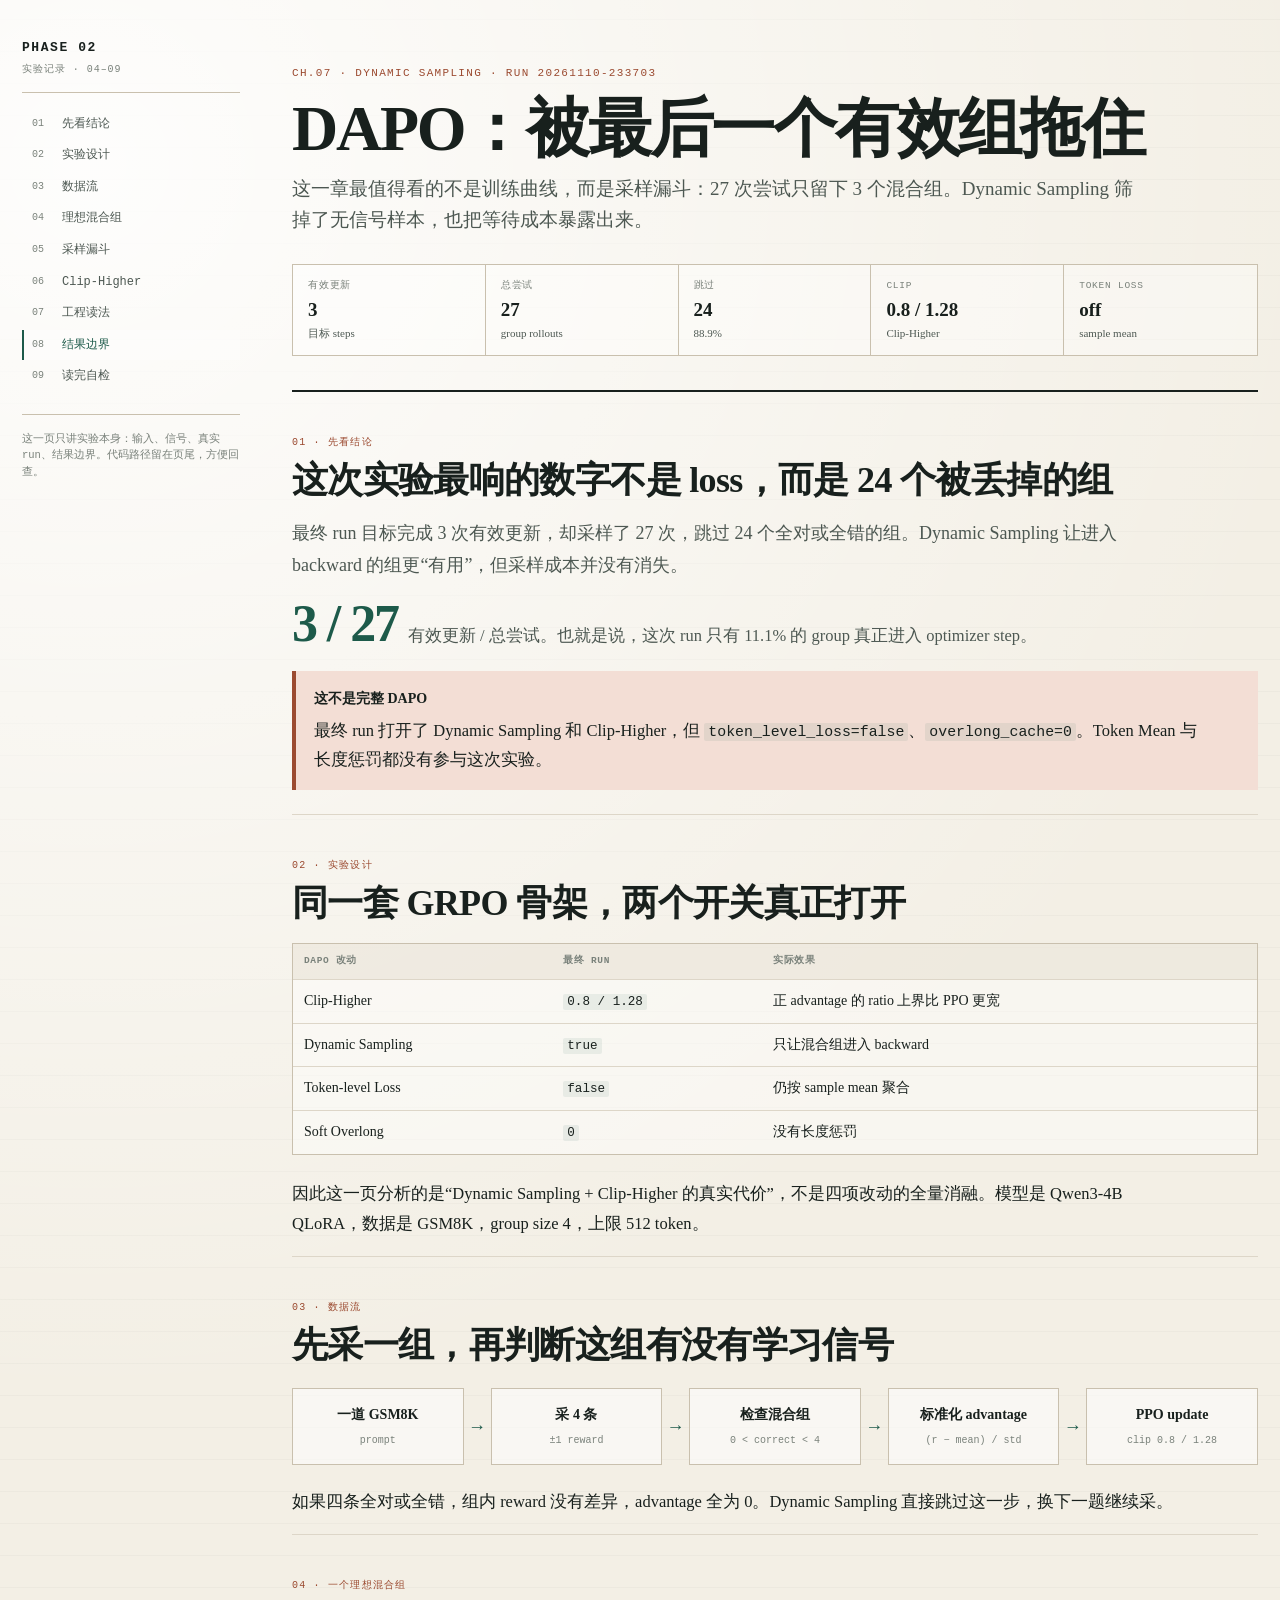
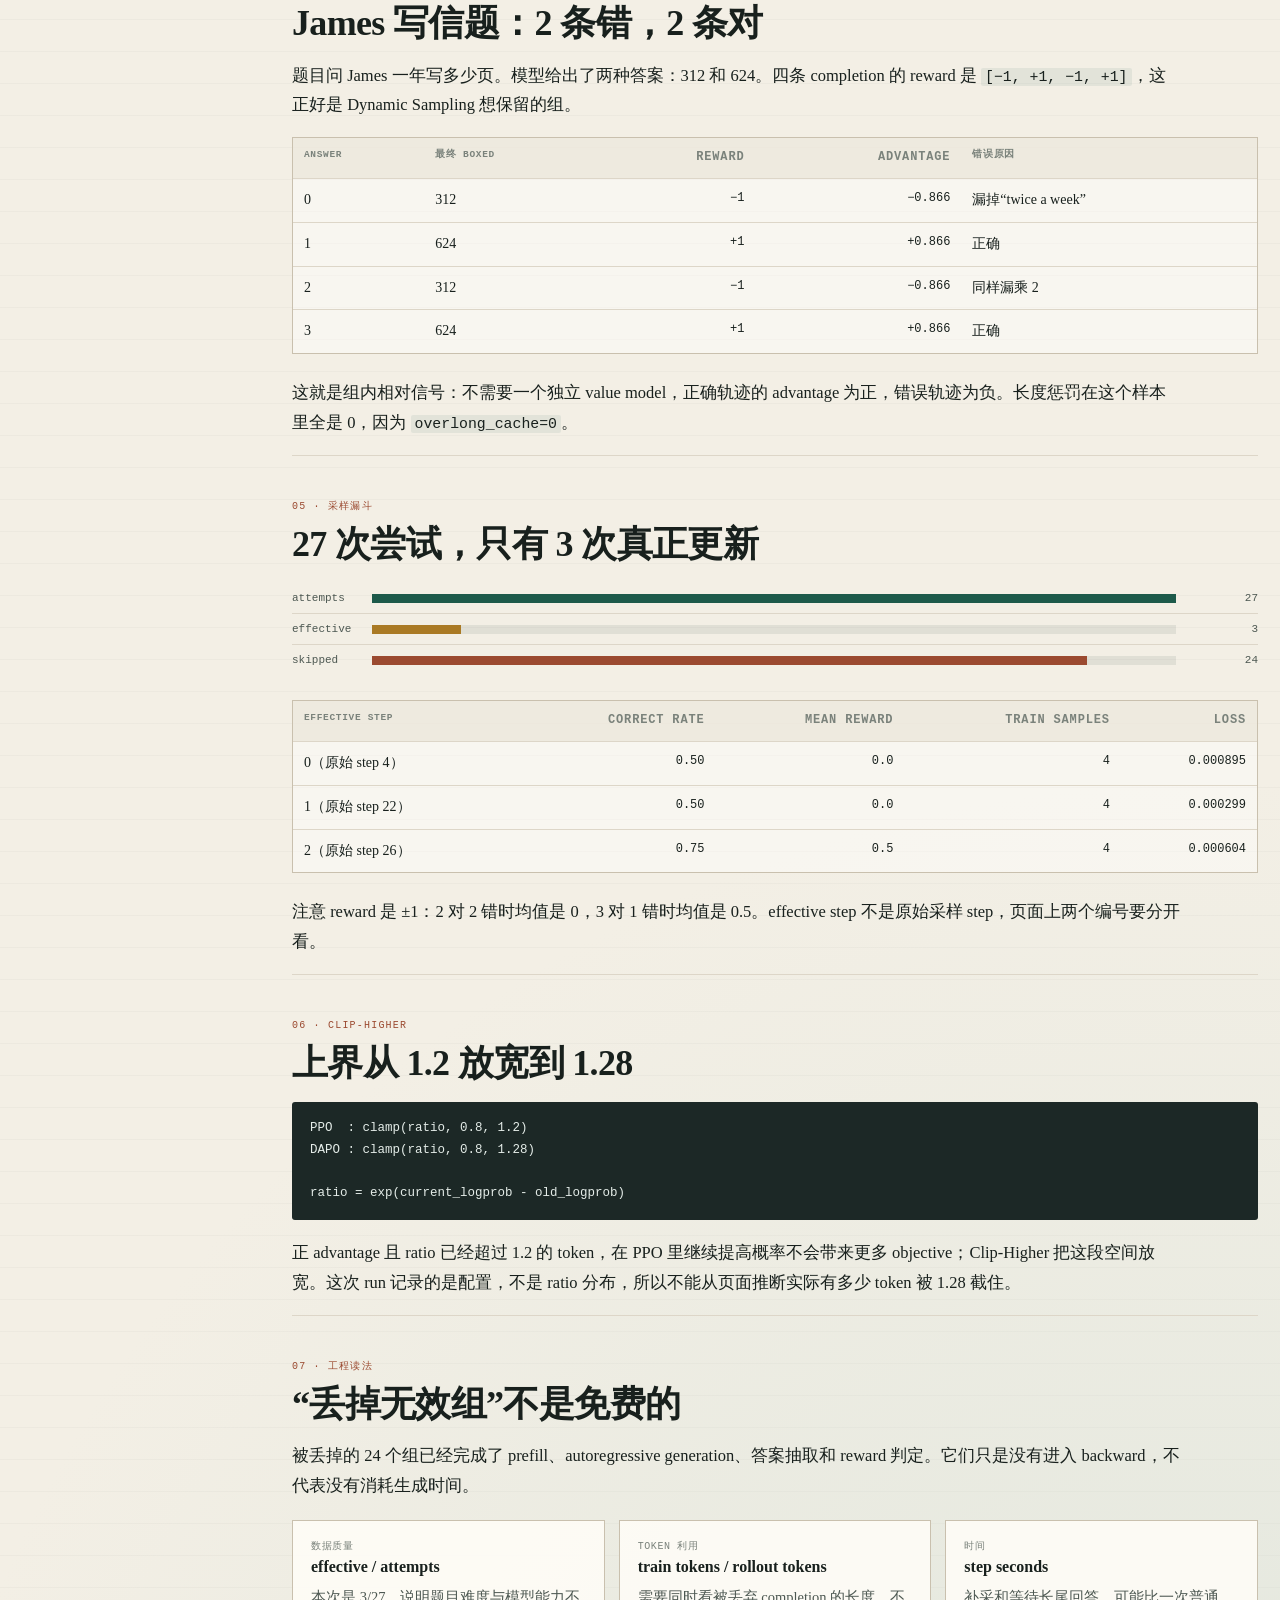
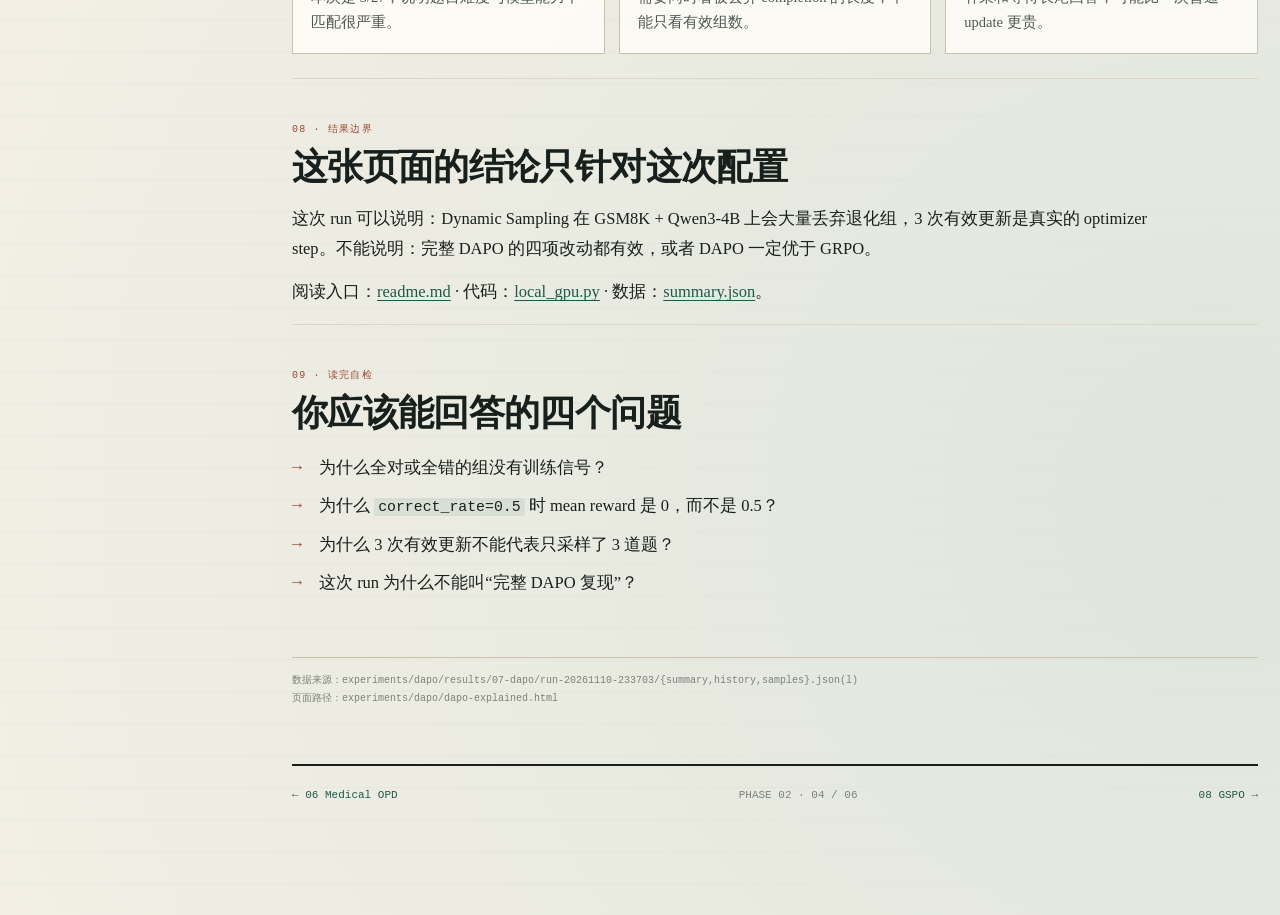
==== experiments/dapo/dapo-explained.html @ b25a2464 "docs: add phase-02 experiment walkthroughs" ====
<!doctype html>
<html lang="zh-CN">
<head>
<meta charset="utf-8">
<meta name="viewport" content="width=device-width, initial-scale=1">
<title>DAPO：被最后一个有效组拖住 · 第二阶段实验记录</title>
<link rel="stylesheet" href="../phase-02/phase-02.css">
</head>
<body>
<div class="page">
<aside class="rail">
  <a class="brand" href="../phase-02/index.html"><b>PHASE 02</b><span>实验记录 · 04–09</span></a>
  <nav><ol><li><a href="#verdict">先看结论</a></li><li><a href="#design">实验设计</a></li><li><a href="#flow">数据流</a></li><li><a href="#sample">理想混合组</a></li><li><a href="#funnel">采样漏斗</a></li><li><a href="#clip">Clip-Higher</a></li><li><a href="#cost">工程读法</a></li><li><a href="#limits">结果边界</a></li><li><a href="#questions">读完自检</a></li></ol></nav>
  <div class="rail-note">这一页只讲实验本身：输入、信号、真实 run、结果边界。代码路径留在页尾，方便回查。</div>
</aside>
<main>
<header class="hero">
  <div class="kicker">CH.07 · DYNAMIC SAMPLING · RUN 20261110-233703</div>
  <h1>DAPO：被最后一个有效组拖住</h1>
  <p class="deck">这一章最值得看的不是训练曲线，而是采样漏斗：27 次尝试只留下 3 个混合组。Dynamic Sampling 筛掉了无信号样本，也把等待成本暴露出来。</p>
  <div class="metrics"><div class="metric"><span>有效更新</span><b>3</b><small>目标 steps</small></div><div class="metric"><span>总尝试</span><b>27</b><small>group rollouts</small></div><div class="metric"><span>跳过</span><b>24</b><small>88.9%</small></div><div class="metric"><span>Clip</span><b>0.8 / 1.28</b><small>Clip-Higher</small></div><div class="metric"><span>Token loss</span><b>off</b><small>sample mean</small></div></div>
</header>

<section id="verdict">
<div class="eyebrow">01 · 先看结论</div>
<h2>这次实验最响的数字不是 loss，而是 24 个被丢掉的组</h2>
<p class="lede">最终 run 目标完成 3 次有效更新，却采样了 27 次，跳过 24 个全对或全错的组。Dynamic Sampling 让进入 backward 的组更“有用”，但采样成本并没有消失。</p>
<div class="big-number"><b>3 / 27</b><span>有效更新 / 总尝试。也就是说，这次 run 只有 11.1% 的 group 真正进入 optimizer step。</span></div>
<div class="callout warn"><b>这不是完整 DAPO</b><p>最终 run 打开了 Dynamic Sampling 和 Clip-Higher，但 <code>token_level_loss=false</code>、<code>overlong_cache=0</code>。Token Mean 与长度惩罚都没有参与这次实验。</p></div>
</section>

<section id="design">
<div class="eyebrow">02 · 实验设计</div>
<h2>同一套 GRPO 骨架，两个开关真正打开</h2>
<div class="table-wrap"><table>
<tr><th>DAPO 改动</th><th>最终 run</th><th>实际效果</th></tr>
<tr><td>Clip-Higher</td><td><code>0.8 / 1.28</code></td><td>正 advantage 的 ratio 上界比 PPO 更宽</td></tr>
<tr><td>Dynamic Sampling</td><td><code>true</code></td><td>只让混合组进入 backward</td></tr>
<tr><td>Token-level Loss</td><td><code>false</code></td><td>仍按 sample mean 聚合</td></tr>
<tr><td>Soft Overlong</td><td><code>0</code></td><td>没有长度惩罚</td></tr>
</table></div>
<p>因此这一页分析的是“Dynamic Sampling + Clip-Higher 的真实代价”，不是四项改动的全量消融。模型是 Qwen3-4B QLoRA，数据是 GSM8K，group size 4，上限 512 token。</p>
</section>

<section id="flow">
<div class="eyebrow">03 · 数据流</div>
<h2>先采一组，再判断这组有没有学习信号</h2>
<div class="flow five">
  <div class="node"><b>一道 GSM8K</b><span>prompt</span></div><div class="arrow">→</div>
  <div class="node"><b>采 4 条</b><span>±1 reward</span></div><div class="arrow">→</div>
  <div class="node"><b>检查混合组</b><span>0 &lt; correct &lt; 4</span></div><div class="arrow">→</div>
  <div class="node"><b>标准化 advantage</b><span>(r − mean) / std</span></div><div class="arrow">→</div>
  <div class="node"><b>PPO update</b><span>clip 0.8 / 1.28</span></div>
</div>
<p>如果四条全对或全错，组内 reward 没有差异，advantage 全为 0。Dynamic Sampling 直接跳过这一步，换下一题继续采。</p>
</section>

<section id="sample">
<div class="eyebrow">04 · 一个理想混合组</div>
<h2>James 写信题：2 条错，2 条对</h2>
<p>题目问 James 一年写多少页。模型给出了两种答案：312 和 624。四条 completion 的 reward 是 <code>[−1, +1, −1, +1]</code>，这正好是 Dynamic Sampling 想保留的组。</p>
<div class="table-wrap"><table>
<tr><th>answer</th><th>最终 boxed</th><th class="num">reward</th><th class="num">advantage</th><th>错误原因</th></tr>
<tr><td>0</td><td>312</td><td class="num">−1</td><td class="num">−0.866</td><td>漏掉“twice a week”</td></tr>
<tr><td>1</td><td>624</td><td class="num">+1</td><td class="num">+0.866</td><td>正确</td></tr>
<tr><td>2</td><td>312</td><td class="num">−1</td><td class="num">−0.866</td><td>同样漏乘 2</td></tr>
<tr><td>3</td><td>624</td><td class="num">+1</td><td class="num">+0.866</td><td>正确</td></tr>
</table></div>
<p>这就是组内相对信号：不需要一个独立 value model，正确轨迹的 advantage 为正，错误轨迹为负。长度惩罚在这个样本里全是 0，因为 <code>overlong_cache=0</code>。</p>
</section>

<section id="funnel">
<div class="eyebrow">05 · 采样漏斗</div>
<h2>27 次尝试，只有 3 次真正更新</h2>
<div class="bars">
  <div class="bar-row"><span class="bar-label">attempts</span><div class="bar-track"><div class="bar-fill" style="width:100%"></div></div><span class="bar-value">27</span></div>
  <div class="bar-row"><span class="bar-label">effective</span><div class="bar-track"><div class="bar-fill gold" style="width:11.1%"></div></div><span class="bar-value">3</span></div>
  <div class="bar-row"><span class="bar-label">skipped</span><div class="bar-track"><div class="bar-fill rust" style="width:88.9%"></div></div><span class="bar-value">24</span></div>
</div>
<div class="table-wrap"><table>
<tr><th>effective step</th><th class="num">correct rate</th><th class="num">mean reward</th><th class="num">train samples</th><th class="num">loss</th></tr>
<tr><td>0（原始 step 4）</td><td class="num">0.50</td><td class="num">0.0</td><td class="num">4</td><td class="num">0.000895</td></tr>
<tr><td>1（原始 step 22）</td><td class="num">0.50</td><td class="num">0.0</td><td class="num">4</td><td class="num">0.000299</td></tr>
<tr><td>2（原始 step 26）</td><td class="num">0.75</td><td class="num">0.5</td><td class="num">4</td><td class="num">0.000604</td></tr>
</table></div>
<p>注意 reward 是 ±1：2 对 2 错时均值是 0，3 对 1 错时均值是 0.5。effective step 不是原始采样 step，页面上两个编号要分开看。</p>
</section>

<section id="clip">
<div class="eyebrow">06 · Clip-Higher</div>
<h2>上界从 1.2 放宽到 1.28</h2>
<pre><code>PPO  : clamp(ratio, 0.8, 1.2)
DAPO : clamp(ratio, 0.8, 1.28)

ratio = exp(current_logprob - old_logprob)</code></pre>
<p>正 advantage 且 ratio 已经超过 1.2 的 token，在 PPO 里继续提高概率不会带来更多 objective；Clip-Higher 把这段空间放宽。这次 run 记录的是配置，不是 ratio 分布，所以不能从页面推断实际有多少 token 被 1.28 截住。</p>
</section>

<section id="cost">
<div class="eyebrow">07 · 工程读法</div>
<h2>“丢掉无效组”不是免费的</h2>
<p>被丢掉的 24 个组已经完成了 prefill、autoregressive generation、答案抽取和 reward 判定。它们只是没有进入 backward，不代表没有消耗生成时间。</p>
<div class="grid-3">
  <div class="card"><div class="tiny">数据质量</div><h3>effective / attempts</h3><p>本次是 3/27，说明题目难度与模型能力不匹配很严重。</p></div>
  <div class="card"><div class="tiny">token 利用</div><h3>train tokens / rollout tokens</h3><p>需要同时看被丢弃 completion 的长度，不能只看有效组数。</p></div>
  <div class="card"><div class="tiny">时间</div><h3>step seconds</h3><p>补采和等待长尾回答，可能比一次普通 update 更贵。</p></div>
</div>
</section>

<section id="limits">
<div class="eyebrow">08 · 结果边界</div>
<h2>这张页面的结论只针对这次配置</h2>
<p>这次 run 可以说明：Dynamic Sampling 在 GSM8K + Qwen3-4B 上会大量丢弃退化组，3 次有效更新是真实的 optimizer step。不能说明：完整 DAPO 的四项改动都有效，或者 DAPO 一定优于 GRPO。</p>
<p>阅读入口：<a href="./readme.md">readme.md</a> · 代码：<a href="./local_gpu.py">local_gpu.py</a> · 数据：<a href="./results/07-dapo/run-20261110-233703/summary.json">summary.json</a>。</p>
</section>

<section id="questions">
<div class="eyebrow">09 · 读完自检</div>
<h2>你应该能回答的四个问题</h2>
<ul class="checklist">
  <li>为什么全对或全错的组没有训练信号？</li>
  <li>为什么 <code>correct_rate=0.5</code> 时 mean reward 是 0，而不是 0.5？</li>
  <li>为什么 3 次有效更新不能代表只采样了 3 道题？</li>
  <li>这次 run 为什么不能叫“完整 DAPO 复现”？</li>
</ul>
</section>

<footer class="meta">
  <div>数据来源：experiments/dapo/results/07-dapo/run-20261110-233703/{summary,history,samples}.json(l)</div>
  <div>页面路径：experiments/dapo/dapo-explained.html</div>
</footer>
<div class="pager">
  <a href="../medical-opd/medical-opd-explained.html">← 06 Medical OPD</a>
  <span>PHASE 02 · 04 / 06</span>
  <a href="../gspo/gspo-explained.html">08 GSPO →</a>
</div>
</main>
</div>
<script src="../phase-02/phase-02.js"></script>
</body>
</html>
---- experiments/phase-02/phase-02.css ----
:root {
  --paper: #f3efe5;
  --paper-deep: #e8e1d2;
  --card: rgba(255, 253, 247, .88);
  --ink: #18201d;
  --ink-soft: #4d5852;
  --ink-faint: #7a827b;
  --line: #c9c0ae;
  --line-soft: #ddd6c8;
  --forest: #1d5a4a;
  --forest-soft: #dcebe4;
  --rust: #9b4a30;
  --rust-soft: #f3ded5;
  --gold: #aa7a24;
  --gold-soft: #f2e7c9;
  --slate: #253b3f;
  --slate-soft: #dce7e7;
  --code: #1c2826;
  --code-ink: #e4ece8;
  --serif: "Iowan Old Style", "Songti SC", "Noto Serif SC", "Source Han Serif SC", Palatino, serif;
  --mono: "IBM Plex Mono", "SFMono-Regular", "SF Mono", Menlo, Consolas, monospace;
}
* { box-sizing: border-box; }
html { scroll-behavior: smooth; }
body {
  margin: 0;
  color: var(--ink);
  background:
    radial-gradient(circle at 7% 4%, rgba(255,255,255,.9) 0, transparent 30%),
    radial-gradient(circle at 95% 90%, rgba(207,222,214,.55) 0, transparent 34%),
    repeating-linear-gradient(0deg, transparent 0 31px, rgba(61,76,69,.035) 31px 32px),
    var(--paper);
  font-family: var(--serif);
  font-size: 16.5px;
  line-height: 1.78;
  -webkit-font-smoothing: antialiased;
}
a { color: var(--forest); text-decoration-thickness: 1px; text-underline-offset: 3px; }
.page {
  width: min(1240px, calc(100% - 44px));
  margin: 0 auto;
  display: grid;
  grid-template-columns: 218px minmax(0, 1fr);
  gap: 52px;
  align-items: start;
}
.rail {
  position: sticky;
  top: 0;
  max-height: 100vh;
  overflow-y: auto;
  padding: 38px 0 42px;
  font-family: var(--mono);
  font-size: 12px;
  line-height: 1.55;
}
.brand {
  display: block;
  padding: 0 0 14px;
  margin-bottom: 16px;
  border-bottom: 1px solid var(--line);
  color: var(--ink);
  text-decoration: none;
  letter-spacing: .08em;
}
.brand b { display: block; font-size: 13px; letter-spacing: .12em; }
.brand span { display: block; margin-top: 4px; color: var(--ink-faint); font-size: 10px; }
.rail nav ol { list-style: none; margin: 0; padding: 0; counter-reset: nav; }
.rail nav li { counter-increment: nav; margin: 1px 0; }
.rail nav a {
  display: grid;
  grid-template-columns: 25px 1fr;
  gap: 5px;
  padding: 6px 5px 6px 0;
  color: var(--ink-soft);
  text-decoration: none;
  border-left: 2px solid transparent;
  padding-left: 8px;
}
.rail nav a::before { content: counter(nav, decimal-leading-zero); color: var(--ink-faint); font-size: 10px; padding-top: 1px; }
.rail nav a:hover, .rail nav a.on { color: var(--forest); border-left-color: var(--forest); background: rgba(255,255,255,.34); }
.rail .rail-note { margin-top: 22px; padding-top: 16px; border-top: 1px solid var(--line); color: var(--ink-faint); font-size: 10.5px; }
main { min-width: 0; padding: 46px 0 110px; }
.hero { padding: 18px 0 34px; border-bottom: 2px solid var(--ink); }
.kicker { font-family: var(--mono); font-size: 11px; letter-spacing: .12em; text-transform: uppercase; color: var(--rust); }
h1 { margin: 12px 0 12px; font-size: clamp(40px, 5.5vw, 64px); line-height: 1.02; font-weight: 700; letter-spacing: -.035em; }
.deck { max-width: 850px; margin: 0; color: var(--ink-soft); font-size: 19px; line-height: 1.65; }
.metrics { display: grid; grid-template-columns: repeat(5, minmax(0,1fr)); margin-top: 28px; border: 1px solid var(--line); background: rgba(255,255,255,.36); }
.metric { padding: 13px 15px 14px; border-right: 1px solid var(--line); min-height: 80px; }
.metric:last-child { border-right: 0; }
.metric span { display: block; font-family: var(--mono); font-size: 9.5px; letter-spacing: .08em; text-transform: uppercase; color: var(--ink-faint); }
.metric b { display: block; margin-top: 5px; font-size: 19px; line-height: 1.2; }
.metric small { display: block; margin-top: 4px; color: var(--ink-soft); font-size: 11px; line-height: 1.35; }
section { padding: 42px 0 4px; scroll-margin-top: 18px; }
section + section { border-top: 1px solid var(--line-soft); }
.eyebrow { font-family: var(--mono); font-size: 10px; letter-spacing: .12em; color: var(--rust); text-transform: uppercase; }
h2 { margin: 7px 0 16px; font-size: clamp(27px, 3vw, 36px); line-height: 1.18; letter-spacing: -.018em; }
h3 { margin: 24px 0 9px; font-size: 19px; line-height: 1.35; }
p { max-width: 890px; margin: 0 0 14px; }
ul, ol { max-width: 890px; padding-left: 22px; }
li { margin: 5px 0; }
strong { font-weight: 700; }
.lede { font-size: 18px; color: var(--ink-soft); }
.callout { margin: 20px 0; padding: 16px 18px; border-left: 4px solid var(--forest); background: var(--forest-soft); }
.callout.warn { border-left-color: var(--rust); background: var(--rust-soft); }
.callout.note { border-left-color: var(--gold); background: var(--gold-soft); }
.callout b { display: block; margin-bottom: 4px; font-size: 14px; }
.callout p:last-child { margin-bottom: 0; }
.grid-2 { display: grid; grid-template-columns: repeat(2, minmax(0,1fr)); gap: 16px; margin: 20px 0; }
.grid-3 { display: grid; grid-template-columns: repeat(3, minmax(0,1fr)); gap: 14px; margin: 20px 0; }
.card { padding: 17px 18px; background: var(--card); border: 1px solid var(--line); }
.card h3, .card h4 { margin: 0 0 7px; font-size: 16px; }
.card p { margin: 0; font-size: 14.5px; color: var(--ink-soft); }
.card .tiny { font-family: var(--mono); font-size: 10px; letter-spacing: .06em; color: var(--ink-faint); text-transform: uppercase; }
.flow { display: grid; grid-template-columns: 1fr auto 1fr auto 1fr; align-items: stretch; gap: 8px; margin: 22px 0; }
.flow.five { grid-template-columns: 1fr auto 1fr auto 1fr auto 1fr auto 1fr; }
.flow .node { padding: 14px 12px; background: rgba(255,255,255,.55); border: 1px solid var(--line); text-align: center; }
.flow .node b { display: block; font-size: 14px; }
.flow .node span { display: block; margin-top: 4px; font-family: var(--mono); font-size: 10px; color: var(--ink-faint); }
.flow .arrow { display: flex; align-items: center; color: var(--forest); font-family: var(--mono); font-size: 18px; }
.table-wrap { overflow-x: auto; margin: 18px 0 24px; border: 1px solid var(--line); background: rgba(255,255,255,.4); }
table { width: 100%; border-collapse: collapse; font-size: 14px; }
th, td { padding: 9px 11px; border-bottom: 1px solid var(--line-soft); text-align: left; vertical-align: top; }
th { font-family: var(--mono); font-size: 9.5px; letter-spacing: .07em; text-transform: uppercase; color: var(--ink-faint); background: rgba(232,225,210,.55); }
tr:last-child td { border-bottom: 0; }
td.num, th.num { text-align: right; font-family: var(--mono); font-size: 12px; white-space: nowrap; }
code, pre { font-family: var(--mono); }
code { font-size: .9em; background: rgba(29,90,74,.08); padding: 1px 4px; border-radius: 2px; }
pre { margin: 18px 0; padding: 16px 18px; overflow-x: auto; color: var(--code-ink); background: var(--code); border-radius: 3px; font-size: 12.5px; line-height: 1.72; }
pre code { padding: 0; background: transparent; color: inherit; font-size: inherit; }
.bars { margin: 18px 0 24px; }
.bar-row { display: grid; grid-template-columns: 70px minmax(0,1fr) 72px; align-items: center; gap: 10px; min-height: 31px; border-bottom: 1px solid var(--line-soft); font-family: var(--mono); font-size: 11px; }
.bar-row:last-child { border-bottom: 0; }
.bar-label { color: var(--ink-soft); }
.bar-track { height: 9px; background: rgba(37,59,63,.09); overflow: hidden; }
.bar-fill { height: 100%; background: var(--forest); }
.bar-fill.rust { background: var(--rust); }
.bar-fill.gold { background: var(--gold); }
.bar-value { text-align: right; color: var(--ink-soft); }
.big-number { display: flex; align-items: baseline; gap: 10px; margin: 18px 0; }
.big-number b { font-size: 52px; line-height: .95; letter-spacing: -.04em; color: var(--forest); }
.big-number span { color: var(--ink-soft); }
.sample { margin: 20px 0; border: 1px solid var(--line); background: #fffdf7; }
.sample-head { display: flex; flex-wrap: wrap; justify-content: space-between; gap: 8px; padding: 9px 14px; border-bottom: 1px solid var(--line); font-family: var(--mono); font-size: 10px; letter-spacing: .05em; color: var(--ink-faint); text-transform: uppercase; }
.sample-body { padding: 15px 17px; }
.sample-body p { margin: 0 0 9px; font-size: 14.5px; }
.sample-body p:last-child { margin-bottom: 0; }
.quote { padding: 14px 16px; background: #f0eee6; border-left: 3px solid var(--gold); font-size: 14px; color: var(--ink-soft); }
.checklist { margin: 18px 0; padding: 0; list-style: none; }
.checklist li { position: relative; padding-left: 27px; margin: 9px 0; }
.checklist li::before { content: "→"; position: absolute; left: 0; color: var(--rust); font-family: var(--mono); }
.pager { display: flex; justify-content: space-between; gap: 18px; margin-top: 56px; padding-top: 20px; border-top: 2px solid var(--ink); font-family: var(--mono); font-size: 11px; }
.pager a { text-decoration: none; }
.pager span { color: var(--ink-faint); }
footer.meta { margin-top: 38px; padding-top: 14px; border-top: 1px solid var(--line); color: var(--ink-faint); font-family: var(--mono); font-size: 10px; }
.index-hero { padding-bottom: 30px; }
.index-grid { display: grid; grid-template-columns: repeat(2, minmax(0,1fr)); gap: 14px; margin: 24px 0; }
.chapter-card { display: block; padding: 19px 20px; color: var(--ink); text-decoration: none; background: var(--card); border: 1px solid var(--line); transition: transform .16s ease, border-color .16s ease; }
.chapter-card:hover { transform: translateY(-2px); border-color: var(--forest); }
.chapter-card .chapter-no { font-family: var(--mono); font-size: 10px; letter-spacing: .1em; color: var(--rust); }
.chapter-card h3 { margin: 5px 0 6px; font-size: 22px; }
.chapter-card p { margin: 0; color: var(--ink-soft); font-size: 14px; }
.chapter-card .metric-line { display: flex; gap: 16px; margin-top: 12px; font-family: var(--mono); font-size: 10.5px; color: var(--ink-faint); }
.chapter-card .metric-line b { color: var(--ink); }
.index-table td:first-child { font-family: var(--mono); font-size: 11px; color: var(--rust); white-space: nowrap; }
@media (max-width: 980px) {
  .page { width: min(100% - 30px, 820px); grid-template-columns: 1fr; gap: 0; }
  .rail { position: static; max-height: none; padding: 22px 0 0; }
  .rail nav { display: none; }
  .brand { margin-bottom: 0; }
  main { padding-top: 22px; }
  .metrics { grid-template-columns: repeat(2, minmax(0,1fr)); }
  .metric:nth-child(2n) { border-right: 0; }
  .metric:last-child { border-right: 1px solid var(--line); }
  .grid-3 { grid-template-columns: 1fr; }
  .flow, .flow.five { grid-template-columns: 1fr; }
  .flow .arrow { justify-content: center; transform: rotate(90deg); }
}
@media (max-width: 620px) {
  body { font-size: 15.5px; }
  h1 { font-size: 39px; }
  .deck { font-size: 17px; }
  .metrics, .grid-2, .index-grid { grid-template-columns: 1fr; }
  .metric { border-right: 0 !important; border-bottom: 1px solid var(--line); }
  .metric:last-child { border-bottom: 0; }
  .bar-row { grid-template-columns: 58px minmax(0,1fr) 62px; gap: 7px; }
}
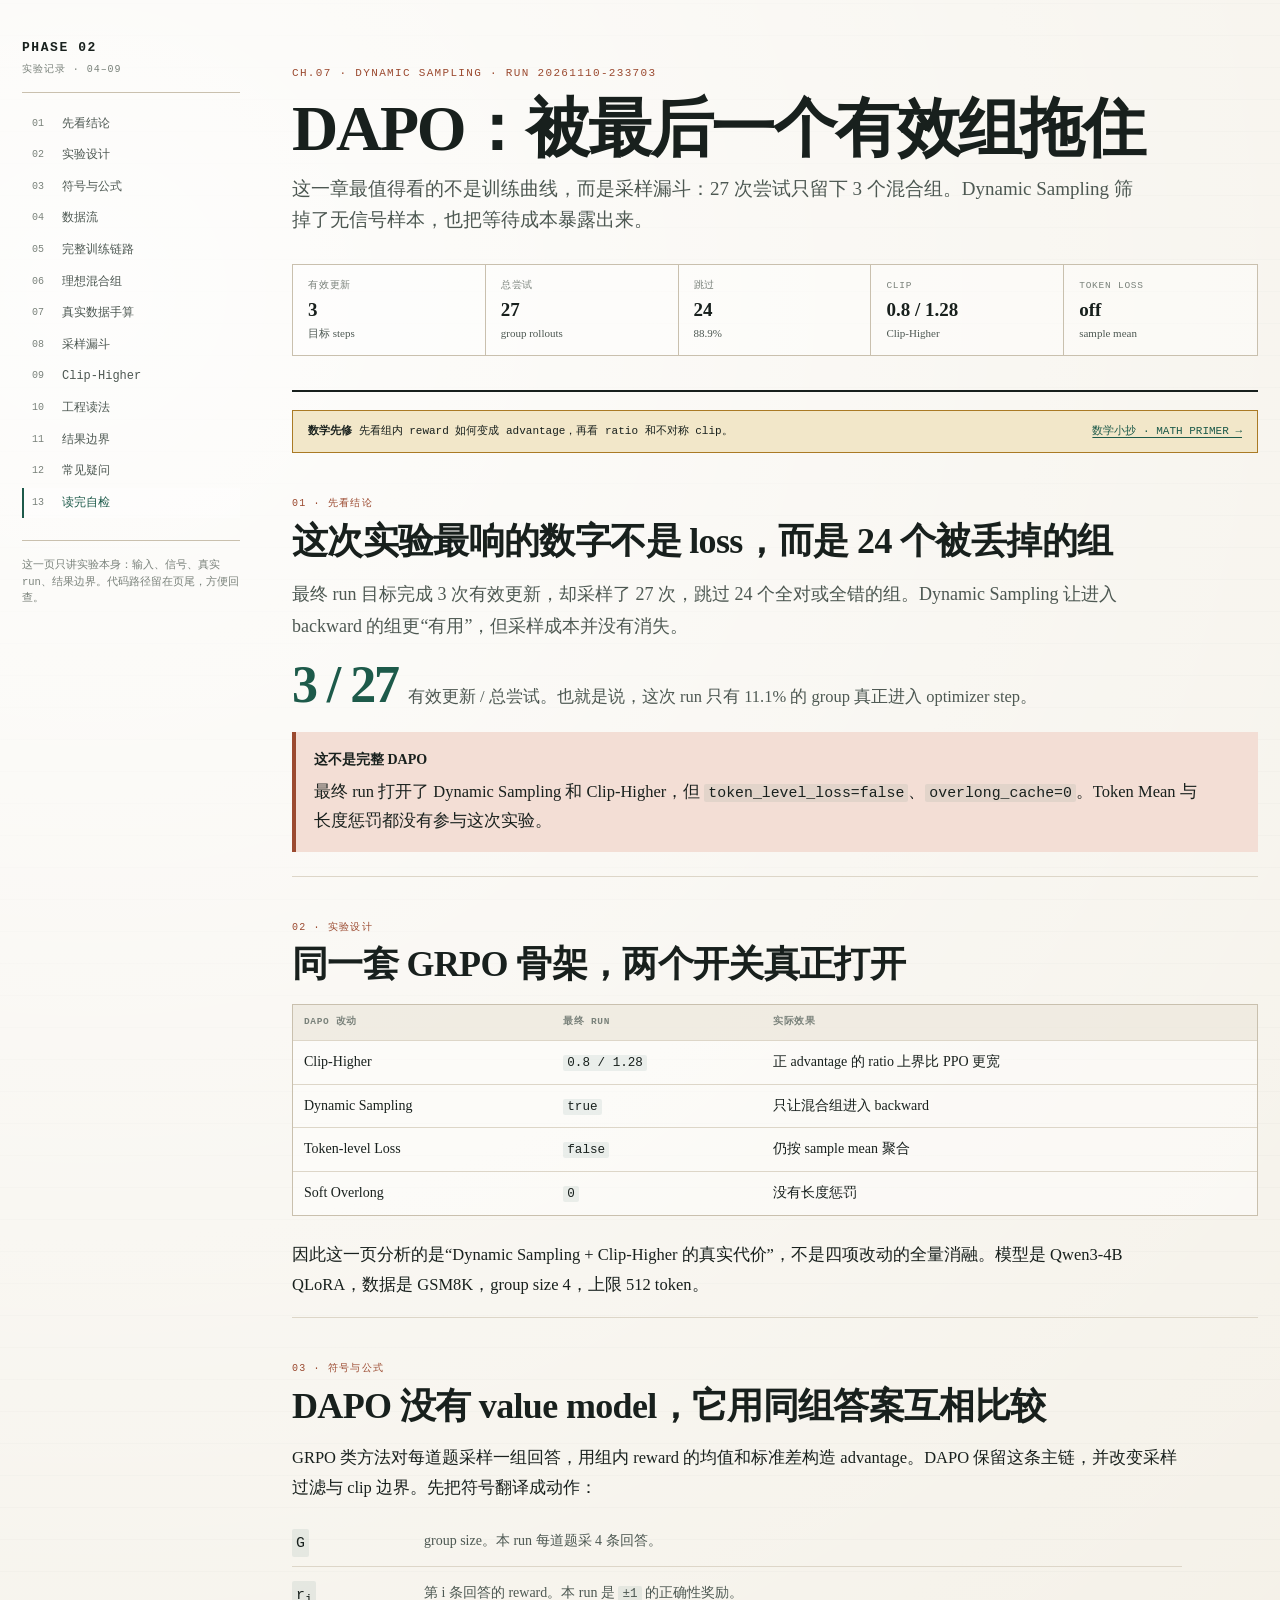
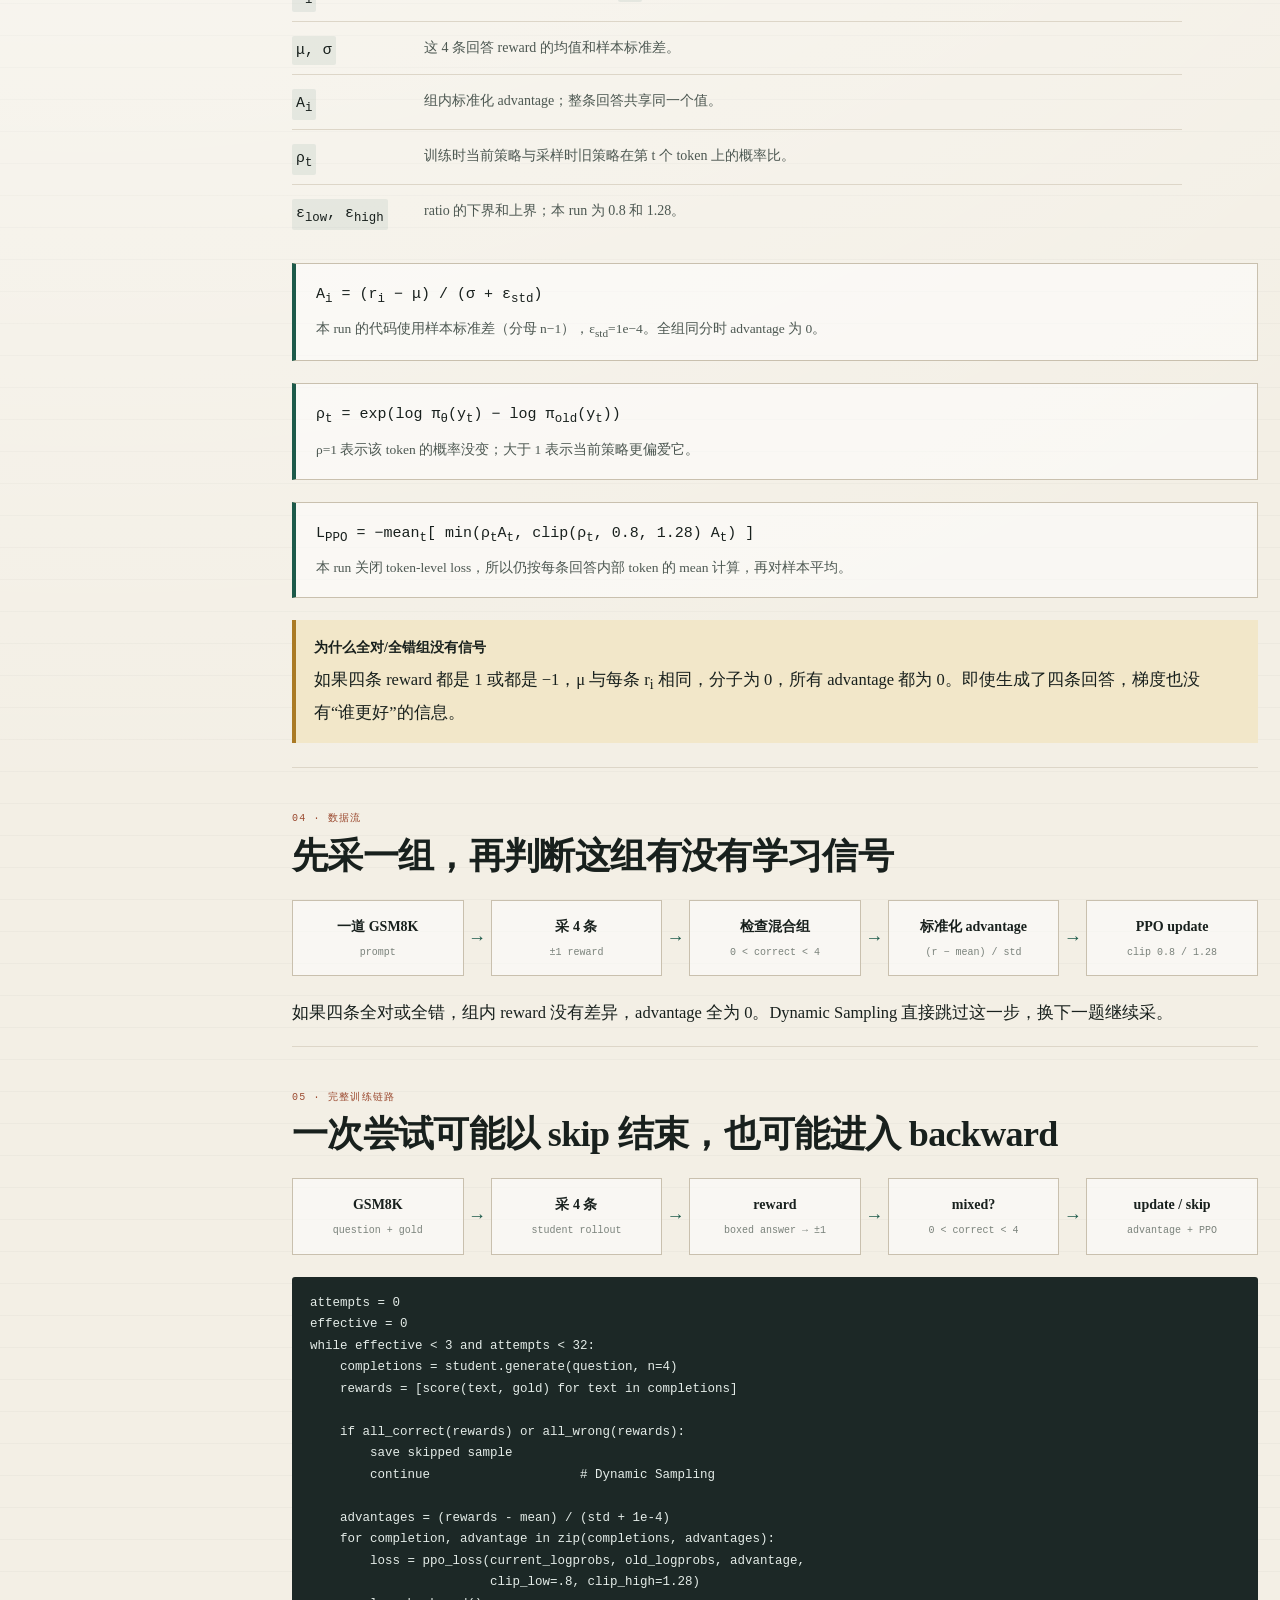
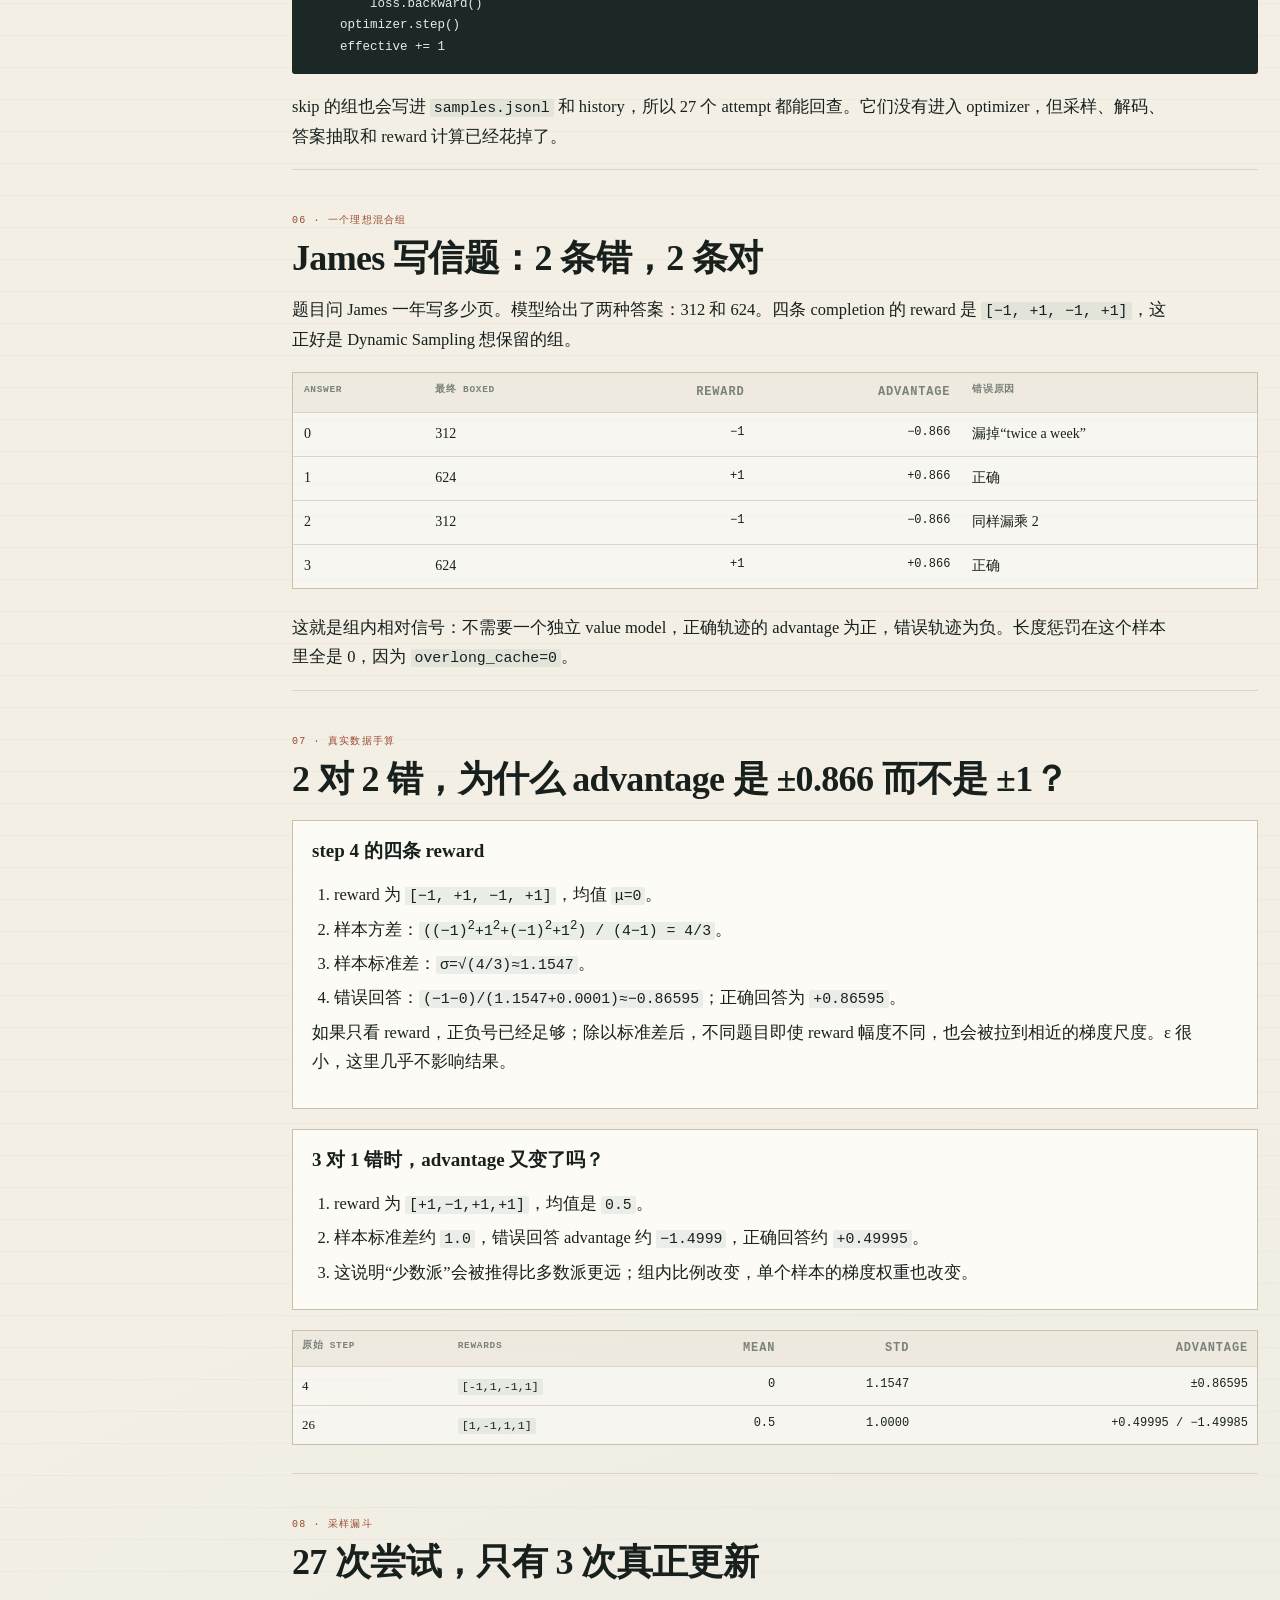
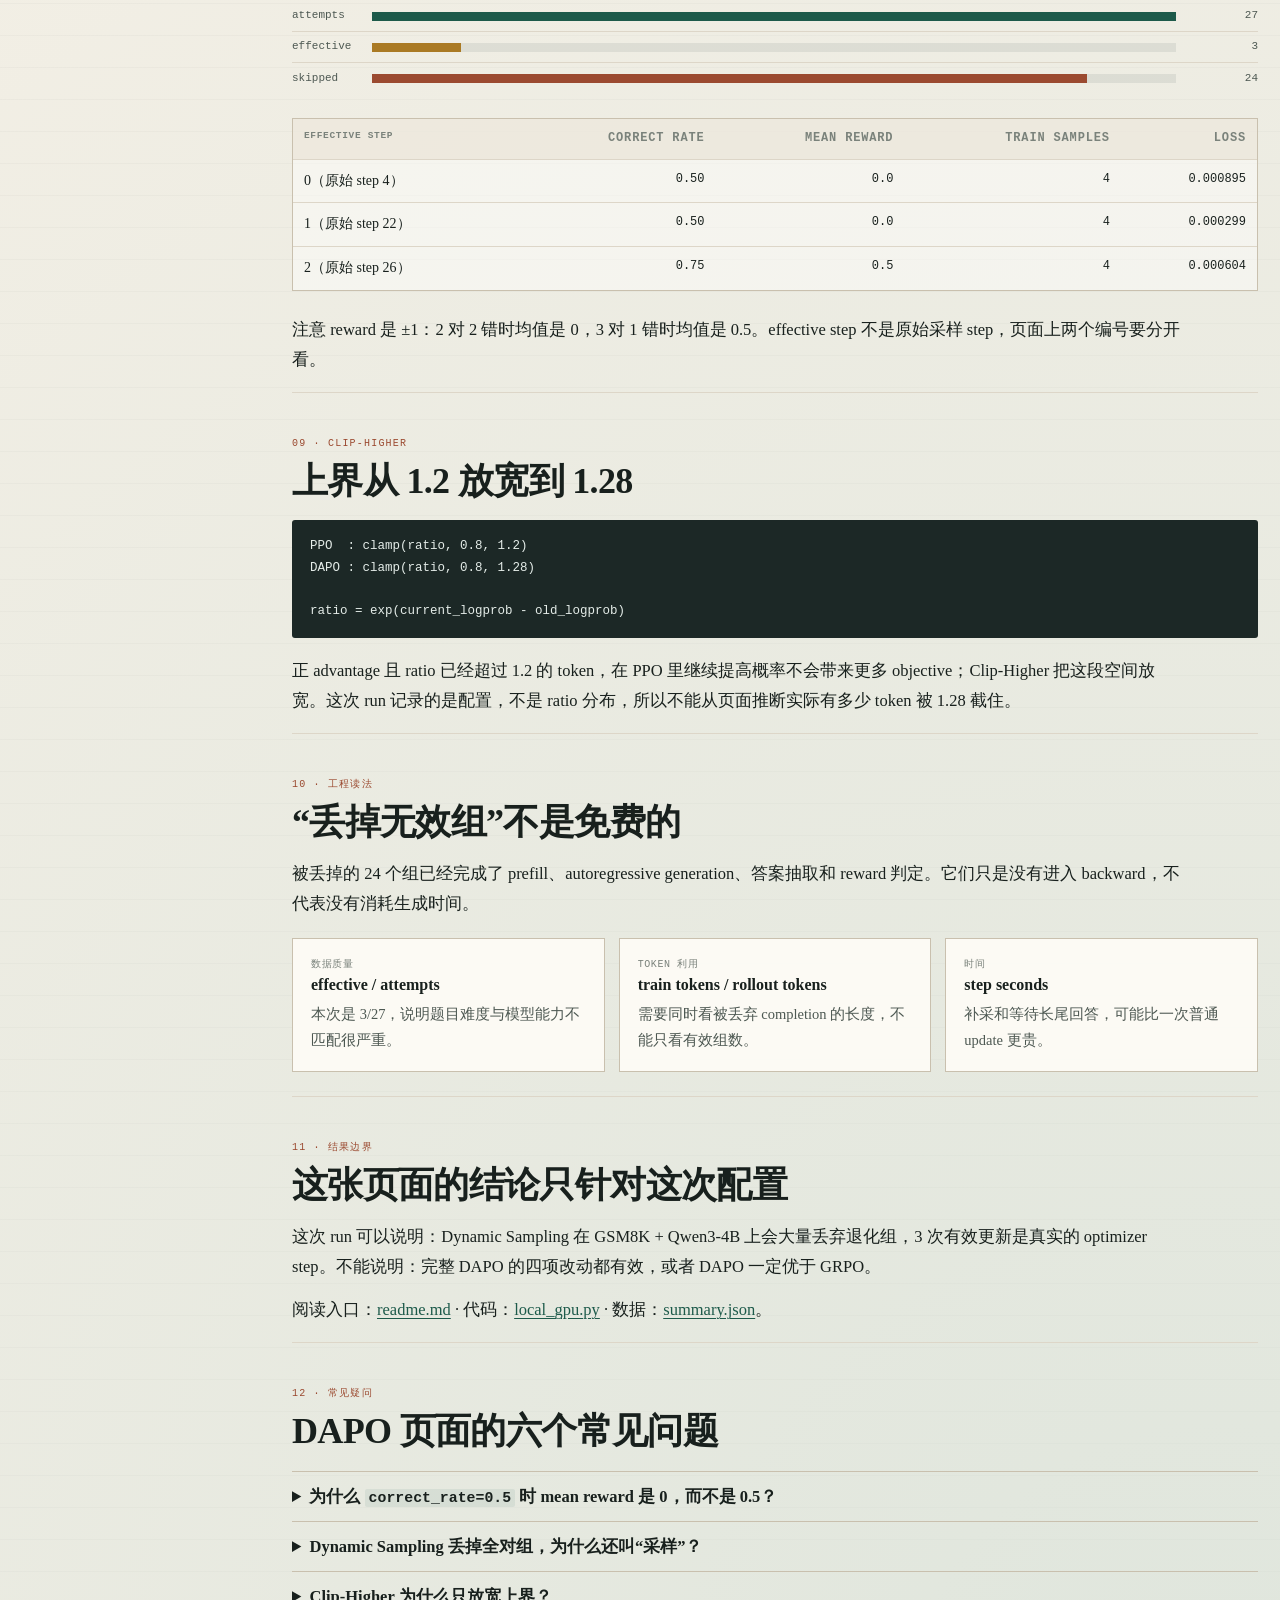
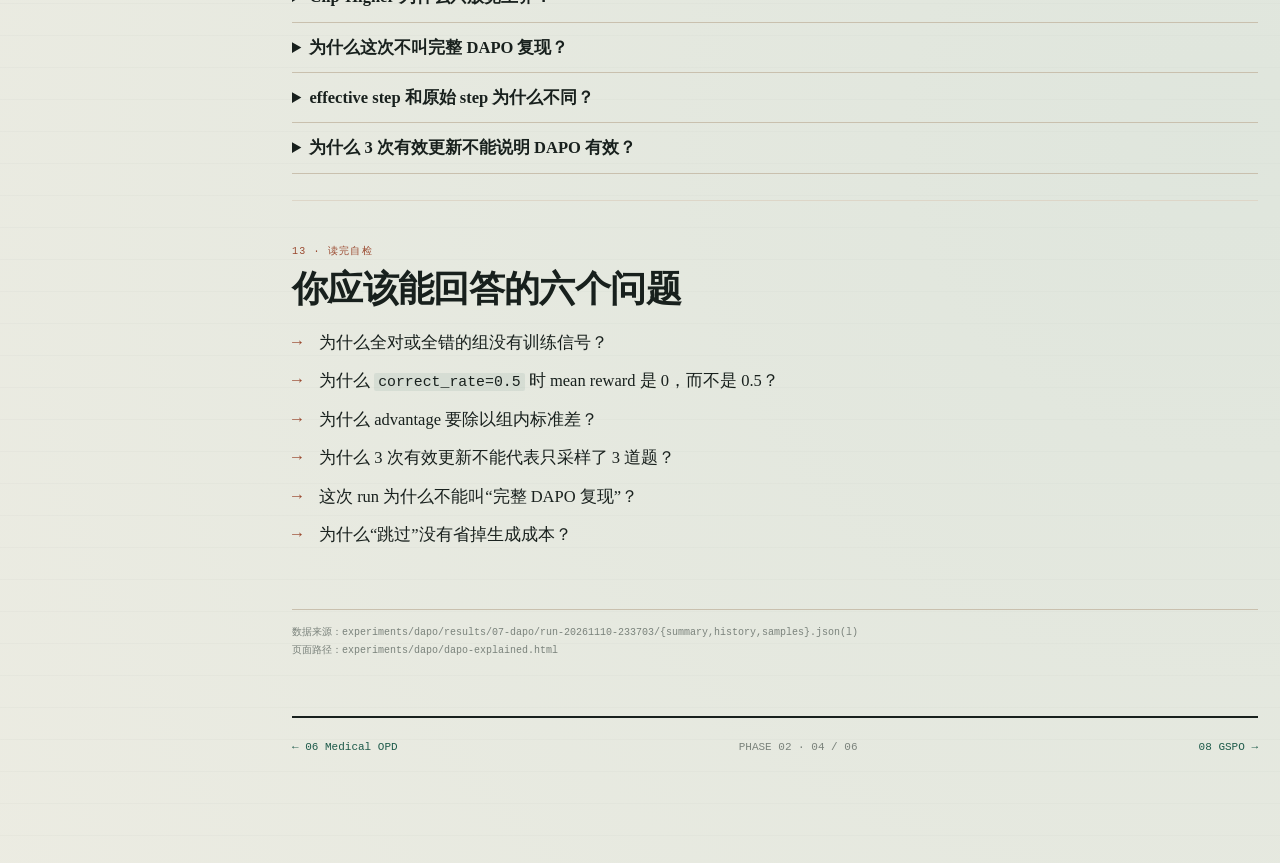
==== commit 81f31e52: "docs: expand phase-02 experiment walkthroughs" ====
--- a/experiments/dapo/dapo-explained.html
+++ b/experiments/dapo/dapo-explained.html
@@ -10,7 +10,7 @@
 <div class="page">
 <aside class="rail">
   <a class="brand" href="../phase-02/index.html"><b>PHASE 02</b><span>实验记录 · 04–09</span></a>
-  <nav><ol><li><a href="#verdict">先看结论</a></li><li><a href="#design">实验设计</a></li><li><a href="#flow">数据流</a></li><li><a href="#sample">理想混合组</a></li><li><a href="#funnel">采样漏斗</a></li><li><a href="#clip">Clip-Higher</a></li><li><a href="#cost">工程读法</a></li><li><a href="#limits">结果边界</a></li><li><a href="#questions">读完自检</a></li></ol></nav>
+  <nav><ol><li><a href="#verdict">先看结论</a></li><li><a href="#design">实验设计</a></li><li><a href="#math">符号与公式</a></li><li><a href="#flow">数据流</a></li><li><a href="#pipeline">完整训练链路</a></li><li><a href="#sample">理想混合组</a></li><li><a href="#worked">真实数据手算</a></li><li><a href="#funnel">采样漏斗</a></li><li><a href="#clip">Clip-Higher</a></li><li><a href="#cost">工程读法</a></li><li><a href="#limits">结果边界</a></li><li><a href="#faq">常见疑问</a></li><li><a href="#questions">读完自检</a></li></ol></nav>
   <div class="rail-note">这一页只讲实验本身：输入、信号、真实 run、结果边界。代码路径留在页尾，方便回查。</div>
 </aside>
 <main>
@@ -20,6 +20,7 @@
   <p class="deck">这一章最值得看的不是训练曲线，而是采样漏斗：27 次尝试只留下 3 个混合组。Dynamic Sampling 筛掉了无信号样本，也把等待成本暴露出来。</p>
   <div class="metrics"><div class="metric"><span>有效更新</span><b>3</b><small>目标 steps</small></div><div class="metric"><span>总尝试</span><b>27</b><small>group rollouts</small></div><div class="metric"><span>跳过</span><b>24</b><small>88.9%</small></div><div class="metric"><span>Clip</span><b>0.8 / 1.28</b><small>Clip-Higher</small></div><div class="metric"><span>Token loss</span><b>off</b><small>sample mean</small></div></div>
 </header>
+<div class="primer-banner"><span><b>数学先修</b> 先看组内 reward 如何变成 advantage，再看 ratio 和不对称 clip。</span><a href="../phase-02/math-primer.html">数学小抄 · MATH PRIMER →</a></div>
 
 <section id="verdict">
 <div class="eyebrow">01 · 先看结论</div>
@@ -42,8 +43,26 @@
 <p>因此这一页分析的是“Dynamic Sampling + Clip-Higher 的真实代价”，不是四项改动的全量消融。模型是 Qwen3-4B QLoRA，数据是 GSM8K，group size 4，上限 512 token。</p>
 </section>
 
+<section id="math">
+<div class="eyebrow">03 · 符号与公式</div>
+<h2>DAPO 没有 value model，它用同组答案互相比较</h2>
+<p>GRPO 类方法对每道题采样一组回答，用组内 reward 的均值和标准差构造 advantage。DAPO 保留这条主链，并改变采样过滤与 clip 边界。先把符号翻译成动作：</p>
+<ul class="symbol-list">
+  <li><code>G</code><span>group size。本 run 每道题采 4 条回答。</span></li>
+  <li><code>r<sub>i</sub></code><span>第 i 条回答的 reward。本 run 是 <code>±1</code> 的正确性奖励。</span></li>
+  <li><code>μ, σ</code><span>这 4 条回答 reward 的均值和样本标准差。</span></li>
+  <li><code>A<sub>i</sub></code><span>组内标准化 advantage；整条回答共享同一个值。</span></li>
+  <li><code>ρ<sub>t</sub></code><span>训练时当前策略与采样时旧策略在第 t 个 token 上的概率比。</span></li>
+  <li><code>ε<sub>low</sub>, ε<sub>high</sub></code><span>ratio 的下界和上界；本 run 为 0.8 和 1.28。</span></li>
+</ul>
+<div class="equation"><div>A<sub>i</sub> = (r<sub>i</sub> − μ) / (σ + ε<sub>std</sub>)</div><small>本 run 的代码使用样本标准差（分母 n−1），ε<sub>std</sub>=1e−4。全组同分时 advantage 为 0。</small></div>
+<div class="equation"><div>ρ<sub>t</sub> = exp(log π<sub>θ</sub>(y<sub>t</sub>) − log π<sub>old</sub>(y<sub>t</sub>))</div><small>ρ=1 表示该 token 的概率没变；大于 1 表示当前策略更偏爱它。</small></div>
+<div class="equation"><div>L<sub>PPO</sub> = −mean<sub>t</sub>[ min(ρ<sub>t</sub>A<sub>t</sub>, clip(ρ<sub>t</sub>, 0.8, 1.28) A<sub>t</sub>) ]</div><small>本 run 关闭 token-level loss，所以仍按每条回答内部 token 的 mean 计算，再对样本平均。</small></div>
+<div class="callout note"><b>为什么全对/全错组没有信号</b><p>如果四条 reward 都是 1 或都是 −1，μ 与每条 r<sub>i</sub> 相同，分子为 0，所有 advantage 都为 0。即使生成了四条回答，梯度也没有“谁更好”的信息。</p></div>
+</section>
+
 <section id="flow">
-<div class="eyebrow">03 · 数据流</div>
+<div class="eyebrow">04 · 数据流</div>
 <h2>先采一组，再判断这组有没有学习信号</h2>
 <div class="flow five">
   <div class="node"><b>一道 GSM8K</b><span>prompt</span></div><div class="arrow">→</div>
@@ -55,8 +74,38 @@
 <p>如果四条全对或全错，组内 reward 没有差异，advantage 全为 0。Dynamic Sampling 直接跳过这一步，换下一题继续采。</p>
 </section>
 
+<section id="pipeline">
+<div class="eyebrow">05 · 完整训练链路</div>
+<h2>一次尝试可能以 skip 结束，也可能进入 backward</h2>
+<div class="flow five">
+  <div class="node"><b>GSM8K</b><span>question + gold</span></div><div class="arrow">→</div>
+  <div class="node"><b>采 4 条</b><span>student rollout</span></div><div class="arrow">→</div>
+  <div class="node"><b>reward</b><span>boxed answer → ±1</span></div><div class="arrow">→</div>
+  <div class="node"><b>mixed?</b><span>0 &lt; correct &lt; 4</span></div><div class="arrow">→</div>
+  <div class="node"><b>update / skip</b><span>advantage + PPO</span></div>
+</div>
+<pre><code>attempts = 0
+effective = 0
+while effective < 3 and attempts < 32:
+    completions = student.generate(question, n=4)
+    rewards = [score(text, gold) for text in completions]
+
+    if all_correct(rewards) or all_wrong(rewards):
+        save skipped sample
+        continue                    # Dynamic Sampling
+
+    advantages = (rewards - mean) / (std + 1e-4)
+    for completion, advantage in zip(completions, advantages):
+        loss = ppo_loss(current_logprobs, old_logprobs, advantage,
+                        clip_low=.8, clip_high=1.28)
+        loss.backward()
+    optimizer.step()
+    effective += 1</code></pre>
+<p>skip 的组也会写进 <code>samples.jsonl</code> 和 history，所以 27 个 attempt 都能回查。它们没有进入 optimizer，但采样、解码、答案抽取和 reward 计算已经花掉了。</p>
+</section>
+
 <section id="sample">
-<div class="eyebrow">04 · 一个理想混合组</div>
+<div class="eyebrow">06 · 一个理想混合组</div>
 <h2>James 写信题：2 条错，2 条对</h2>
 <p>题目问 James 一年写多少页。模型给出了两种答案：312 和 624。四条 completion 的 reward 是 <code>[−1, +1, −1, +1]</code>，这正好是 Dynamic Sampling 想保留的组。</p>
 <div class="table-wrap"><table>
@@ -69,8 +118,36 @@
 <p>这就是组内相对信号：不需要一个独立 value model，正确轨迹的 advantage 为正，错误轨迹为负。长度惩罚在这个样本里全是 0，因为 <code>overlong_cache=0</code>。</p>
 </section>
 
+<section id="worked">
+<div class="eyebrow">07 · 真实数据手算</div>
+<h2>2 对 2 错，为什么 advantage 是 ±0.866 而不是 ±1？</h2>
+<div class="worked">
+<h3>step 4 的四条 reward</h3>
+<ol>
+  <li>reward 为 <code>[−1, +1, −1, +1]</code>，均值 <code>μ=0</code>。</li>
+  <li>样本方差：<code>((−1)<sup>2</sup>+1<sup>2</sup>+(−1)<sup>2</sup>+1<sup>2</sup>) / (4−1) = 4/3</code>。</li>
+  <li>样本标准差：<code>σ=√(4/3)≈1.1547</code>。</li>
+  <li>错误回答：<code>(−1−0)/(1.1547+0.0001)≈−0.86595</code>；正确回答为 <code>+0.86595</code>。</li>
+</ol>
+<p>如果只看 reward，正负号已经足够；除以标准差后，不同题目即使 reward 幅度不同，也会被拉到相近的梯度尺度。ε 很小，这里几乎不影响结果。</p>
+</div>
+<div class="worked">
+<h3>3 对 1 错时，advantage 又变了吗？</h3>
+<ol>
+  <li>reward 为 <code>[+1,−1,+1,+1]</code>，均值是 <code>0.5</code>。</li>
+  <li>样本标准差约 <code>1.0</code>，错误回答 advantage 约 <code>−1.4999</code>，正确回答约 <code>+0.49995</code>。</li>
+  <li>这说明“少数派”会被推得比多数派更远；组内比例改变，单个样本的梯度权重也改变。</li>
+</ol>
+</div>
+<div class="table-wrap"><table class="tiny-table">
+<tr><th>原始 step</th><th>rewards</th><th class="num">mean</th><th class="num">std</th><th class="num">advantage</th></tr>
+<tr><td>4</td><td><code>[-1,1,-1,1]</code></td><td class="num">0</td><td class="num">1.1547</td><td class="num">±0.86595</td></tr>
+<tr><td>26</td><td><code>[1,-1,1,1]</code></td><td class="num">0.5</td><td class="num">1.0000</td><td class="num">+0.49995 / −1.49985</td></tr>
+</table></div>
+</section>
+
 <section id="funnel">
-<div class="eyebrow">05 · 采样漏斗</div>
+<div class="eyebrow">08 · 采样漏斗</div>
 <h2>27 次尝试，只有 3 次真正更新</h2>
 <div class="bars">
   <div class="bar-row"><span class="bar-label">attempts</span><div class="bar-track"><div class="bar-fill" style="width:100%"></div></div><span class="bar-value">27</span></div>
@@ -87,7 +164,7 @@
 </section>
 
 <section id="clip">
-<div class="eyebrow">06 · Clip-Higher</div>
+<div class="eyebrow">09 · Clip-Higher</div>
 <h2>上界从 1.2 放宽到 1.28</h2>
 <pre><code>PPO  : clamp(ratio, 0.8, 1.2)
 DAPO : clamp(ratio, 0.8, 1.28)
@@ -97,7 +174,7 @@
 </section>
 
 <section id="cost">
-<div class="eyebrow">07 · 工程读法</div>
+<div class="eyebrow">10 · 工程读法</div>
 <h2>“丢掉无效组”不是免费的</h2>
 <p>被丢掉的 24 个组已经完成了 prefill、autoregressive generation、答案抽取和 reward 判定。它们只是没有进入 backward，不代表没有消耗生成时间。</p>
 <div class="grid-3">
@@ -108,20 +185,35 @@
 </section>
 
 <section id="limits">
-<div class="eyebrow">08 · 结果边界</div>
+<div class="eyebrow">11 · 结果边界</div>
 <h2>这张页面的结论只针对这次配置</h2>
 <p>这次 run 可以说明：Dynamic Sampling 在 GSM8K + Qwen3-4B 上会大量丢弃退化组，3 次有效更新是真实的 optimizer step。不能说明：完整 DAPO 的四项改动都有效，或者 DAPO 一定优于 GRPO。</p>
 <p>阅读入口：<a href="./readme.md">readme.md</a> · 代码：<a href="./local_gpu.py">local_gpu.py</a> · 数据：<a href="./results/07-dapo/run-20261110-233703/summary.json">summary.json</a>。</p>
 </section>
 
+<section id="faq">
+<div class="eyebrow">12 · 常见疑问</div>
+<h2>DAPO 页面的六个常见问题</h2>
+<div class="faq">
+<details><summary>为什么 <code>correct_rate=0.5</code> 时 mean reward 是 0，而不是 0.5？</summary><p>因为 reward 是 <code>±1</code>，不是 0/1。两条 +1、两条 −1 相加为 0，均值就是 0。<code>correct_rate</code> 是正确条数比例，和 reward 的数值尺度不是同一个量。</p></details>
+<details><summary>Dynamic Sampling 丢掉全对组，为什么还叫“采样”？</summary><p>因为模型已经实际生成了那 4 条回答；Dynamic Sampling 只是在计算 advantage 前做过滤，不进入 backward。它节省的是优化器计算，不是生成成本。</p></details>
+<details><summary>Clip-Higher 为什么只放宽上界？</summary><p>DAPO 想让正 advantage 的 token 有更大上升空间，避免过早被 1.2 截住；下界仍保留 0.8 抑制过度下降。这个 run 只记录配置，没有保存 ratio 分布，所以不能推断实际有多少 token 触及 1.28。</p></details>
+<details><summary>为什么这次不叫完整 DAPO 复现？</summary><p>因为 <code>token_level_loss=false</code> 且 <code>overlong_cache=0</code>。Token Mean 和 Soft Overlong Punishment 都没有真正参与，只验证了 Dynamic Sampling + Clip-Higher 的组合。</p></details>
+<details><summary>effective step 和原始 step 为什么不同？</summary><p>原始 step 是第几次 attempt，包括被跳过的组；effective step 是真正执行 optimizer.step 的次数。本 run 的 3 次更新发生在原始 step 4、22、26。</p></details>
+<details><summary>为什么 3 次有效更新不能说明 DAPO 有效？</summary><p>没有同预算 GRPO 对照、没有能力评测、没有多种子；而且 3 次更新太少。它证明的是过滤和更新路径真实发生，不是算法优劣。</p></details>
+</div>
+</section>
+
 <section id="questions">
-<div class="eyebrow">09 · 读完自检</div>
-<h2>你应该能回答的四个问题</h2>
+<div class="eyebrow">13 · 读完自检</div>
+<h2>你应该能回答的六个问题</h2>
 <ul class="checklist">
   <li>为什么全对或全错的组没有训练信号？</li>
   <li>为什么 <code>correct_rate=0.5</code> 时 mean reward 是 0，而不是 0.5？</li>
+  <li>为什么 advantage 要除以组内标准差？</li>
   <li>为什么 3 次有效更新不能代表只采样了 3 道题？</li>
   <li>这次 run 为什么不能叫“完整 DAPO 复现”？</li>
+  <li>为什么“跳过”没有省掉生成成本？</li>
 </ul>
 </section>
 
--- a/experiments/phase-02/phase-02.css
+++ b/experiments/phase-02/phase-02.css
@@ -164,6 +164,66 @@
 .chapter-card .metric-line { display: flex; gap: 16px; margin-top: 12px; font-family: var(--mono); font-size: 10.5px; color: var(--ink-faint); }
 .chapter-card .metric-line b { color: var(--ink); }
 .index-table td:first-child { font-family: var(--mono); font-size: 11px; color: var(--rust); white-space: nowrap; }
+.primer-banner {
+  display: flex;
+  flex-wrap: wrap;
+  justify-content: space-between;
+  align-items: baseline;
+  gap: 8px 18px;
+  margin: 18px 0 0;
+  padding: 12px 15px;
+  border: 1px solid var(--gold);
+  background: var(--gold-soft);
+  font-family: var(--mono);
+  font-size: 11px;
+  line-height: 1.55;
+}
+.primer-banner b { color: var(--ink); }
+.primer-banner a { white-space: nowrap; }
+.equation {
+  margin: 18px 0 22px;
+  padding: 18px 20px;
+  border: 1px solid var(--line);
+  border-left: 4px solid var(--forest);
+  background: rgba(255,255,255,.55);
+  overflow-x: auto;
+}
+.equation > div {
+  color: var(--ink);
+  font-family: var(--mono);
+  font-size: 15px;
+  line-height: 1.7;
+  white-space: nowrap;
+}
+.equation small {
+  display: block;
+  margin-top: 8px;
+  color: var(--ink-soft);
+  font-family: var(--serif);
+  font-size: 13.5px;
+  line-height: 1.65;
+}
+.equation var { font-family: var(--serif); font-style: italic; }
+.symbol-list { margin: 18px 0 24px; padding: 0; list-style: none; }
+.symbol-list li { display: grid; grid-template-columns: 118px minmax(0,1fr); gap: 14px; padding: 9px 0; border-bottom: 1px solid var(--line-soft); }
+.symbol-list li:last-child { border-bottom: 0; }
+.symbol-list code { justify-self: start; }
+.symbol-list span { color: var(--ink-soft); font-size: 14px; }
+.worked {
+  margin: 20px 0;
+  padding: 17px 19px;
+  border: 1px solid var(--line);
+  background: var(--card);
+}
+.worked h3 { margin-top: 0; }
+.worked ol { margin-bottom: 0; }
+.faq { margin: 18px 0 22px; }
+.faq details { border-top: 1px solid var(--line); padding: 10px 0; }
+.faq details:last-child { border-bottom: 1px solid var(--line); }
+.faq summary { cursor: pointer; color: var(--ink); font-weight: 700; }
+.faq details p { margin: 9px 0 0; color: var(--ink-soft); font-size: 14.5px; }
+.tiny-table { font-size: 13px; }
+.tiny-table th, .tiny-table td { padding: 7px 9px; }
 @media (max-width: 980px) {
   .page { width: min(100% - 30px, 820px); grid-template-columns: 1fr; gap: 0; }
   .rail { position: static; max-height: none; padding: 22px 0 0; }
@@ -176,6 +236,7 @@
   .grid-3 { grid-template-columns: 1fr; }
   .flow, .flow.five { grid-template-columns: 1fr; }
   .flow .arrow { justify-content: center; transform: rotate(90deg); }
+  .symbol-list li { grid-template-columns: 100px minmax(0,1fr); }
 }
 @media (max-width: 620px) {
   body { font-size: 15.5px; }
